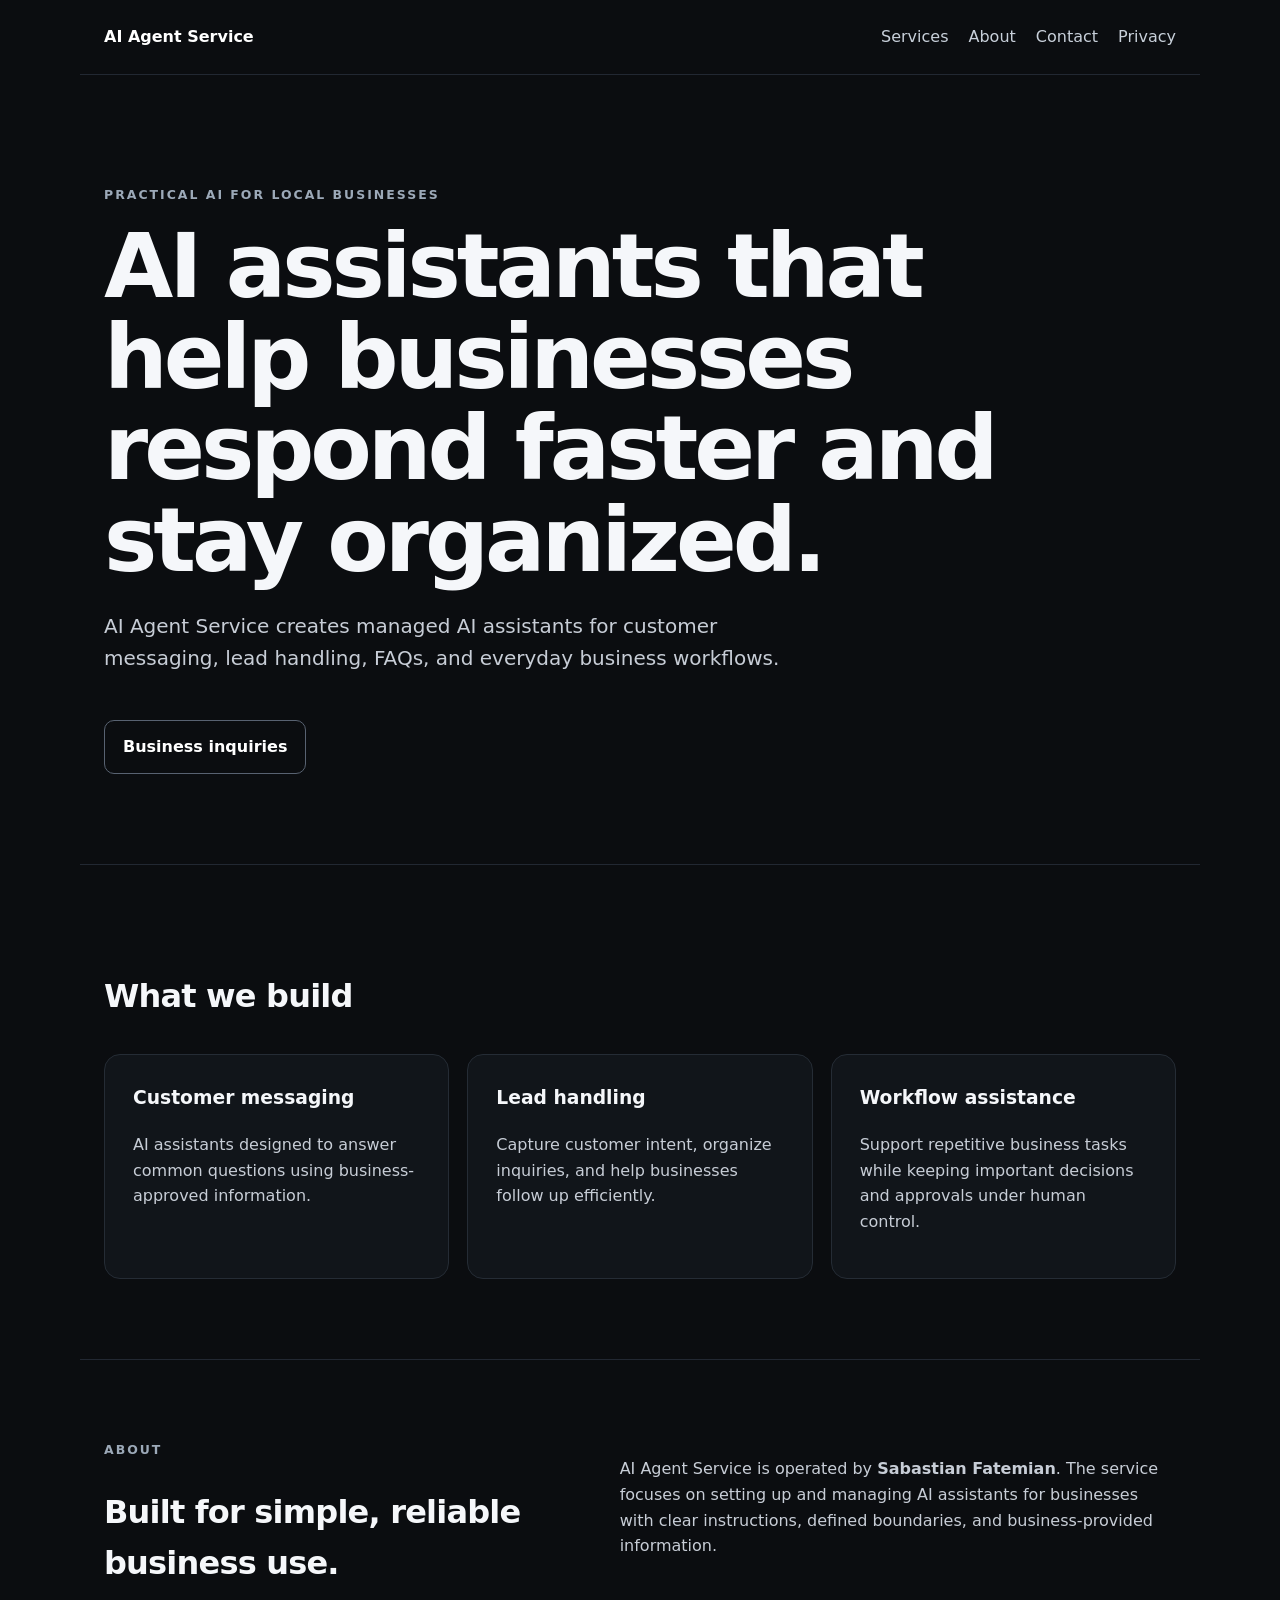
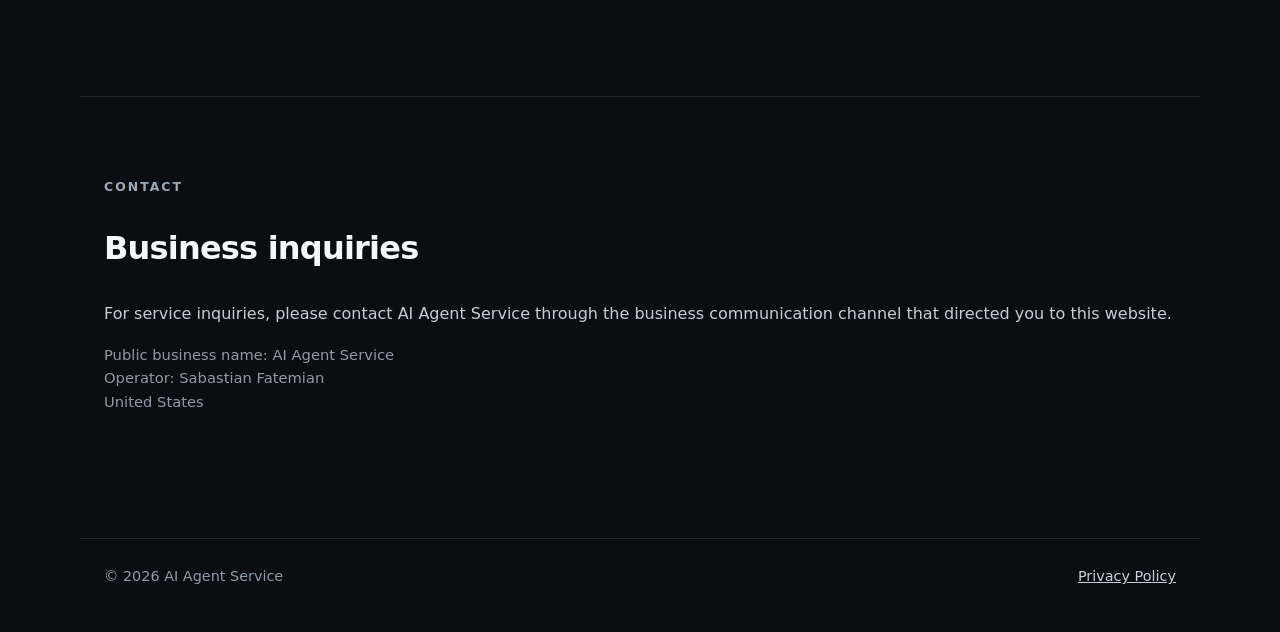
==== index.html @ 57fc05f8 "Add files via upload" ====
<!doctype html>
<html lang="en">
<head>
  <meta charset="utf-8">
  <meta name="viewport" content="width=device-width,initial-scale=1">
  <title>AI Agent Service | Business AI Assistants</title>
  <meta name="description" content="AI Agent Service builds practical AI assistants for customer messaging, lead handling, and business operations.">
  <link rel="stylesheet" href="styles.css">
</head>
<body>
  <header class="nav">
    <div class="brand">AI Agent Service</div>
    <nav>
      <a href="#services">Services</a>
      <a href="#about">About</a>
      <a href="#contact">Contact</a>
      <a href="privacy.html">Privacy</a>
    </nav>
  </header>

  <main>
    <section class="hero">
      <div class="eyebrow">Practical AI for local businesses</div>
      <h1>AI assistants that help businesses respond faster and stay organized.</h1>
      <p class="lead">
        AI Agent Service creates managed AI assistants for customer messaging,
        lead handling, FAQs, and everyday business workflows.
      </p>
      <a class="button" href="#contact">Business inquiries</a>
    </section>

    <section id="services" class="section">
      <h2>What we build</h2>
      <div class="grid">
        <article class="card">
          <h3>Customer messaging</h3>
          <p>AI assistants designed to answer common questions using business-approved information.</p>
        </article>
        <article class="card">
          <h3>Lead handling</h3>
          <p>Capture customer intent, organize inquiries, and help businesses follow up efficiently.</p>
        </article>
        <article class="card">
          <h3>Workflow assistance</h3>
          <p>Support repetitive business tasks while keeping important decisions and approvals under human control.</p>
        </article>
      </div>
    </section>

    <section id="about" class="section split">
      <div>
        <div class="eyebrow">About</div>
        <h2>Built for simple, reliable business use.</h2>
      </div>
      <div>
        <p>
          AI Agent Service is operated by <strong>Sabastian Fatemian</strong>.
          The service focuses on setting up and managing AI assistants for businesses
          with clear instructions, defined boundaries, and business-provided information.
        </p>
      </div>
    </section>

    <section id="contact" class="section contact">
      <div class="eyebrow">Contact</div>
      <h2>Business inquiries</h2>
      <p>
        For service inquiries, please contact AI Agent Service through the business
        communication channel that directed you to this website.
      </p>
      <p class="small">
        Public business name: AI Agent Service<br>
        Operator: Sabastian Fatemian<br>
        United States
      </p>
    </section>
  </main>

  <footer>
    <span>© 2026 AI Agent Service</span>
    <a href="privacy.html">Privacy Policy</a>
  </footer>
</body>
</html>
---- styles.css ----
*{box-sizing:border-box}html{scroll-behavior:smooth}body{margin:0;font-family:Inter,ui-sans-serif,system-ui,-apple-system,BlinkMacSystemFont,"Segoe UI",sans-serif;background:#0b0d10;color:#f5f7fa;line-height:1.6}.nav{max-width:1120px;margin:0 auto;padding:24px;display:flex;align-items:center;justify-content:space-between;border-bottom:1px solid #222832}.brand,.brand a{font-weight:800;color:#fff;text-decoration:none}.nav nav{display:flex;gap:20px;flex-wrap:wrap}.nav a{color:#c8d0da;text-decoration:none}.nav a:hover{color:#fff}.hero{max-width:1120px;margin:0 auto;padding:110px 24px 90px}.eyebrow{text-transform:uppercase;letter-spacing:.16em;font-size:.78rem;color:#9ca9b8;font-weight:700}.hero h1,.legal h1{font-size:clamp(2.8rem,7vw,5.8rem);line-height:1.02;letter-spacing:-.045em;max-width:980px;margin:16px 0 24px}.lead{font-size:1.25rem;max-width:720px;color:#c7cdd6}.button{display:inline-block;margin-top:26px;padding:13px 18px;border:1px solid #586271;border-radius:10px;color:#fff;text-decoration:none;font-weight:700}.button:hover{background:#151a20}.section{max-width:1120px;margin:0 auto;padding:80px 24px;border-top:1px solid #222832}.section h2,.legal h2{font-size:2rem;letter-spacing:-.025em}.grid{display:grid;grid-template-columns:repeat(3,1fr);gap:18px;margin-top:32px}.card{background:#11151a;border:1px solid #252c35;border-radius:16px;padding:28px}.card h3{margin-top:0}.card p,.split p,.contact p,.legal p{color:#c7cdd6}.split{display:grid;grid-template-columns:1fr 1.2fr;gap:52px}.contact{padding-bottom:110px}.small{font-size:.92rem;color:#8f9aa8!important}.legal{max-width:850px;margin:0 auto;padding:90px 24px}.legal h1{font-size:clamp(2.6rem,6vw,4.8rem)}.legal h2{margin-top:48px}footer{max-width:1120px;margin:0 auto;padding:26px 24px 44px;border-top:1px solid #222832;display:flex;justify-content:space-between;gap:18px;color:#8f9aa8;font-size:.9rem}footer a{color:#c8d0da}@media(max-width:760px){.nav{align-items:flex-start;gap:16px}.nav nav{gap:12px}.hero{padding-top:76px}.grid,.split{grid-template-columns:1fr}.section{padding-top:60px;padding-bottom:60px}}
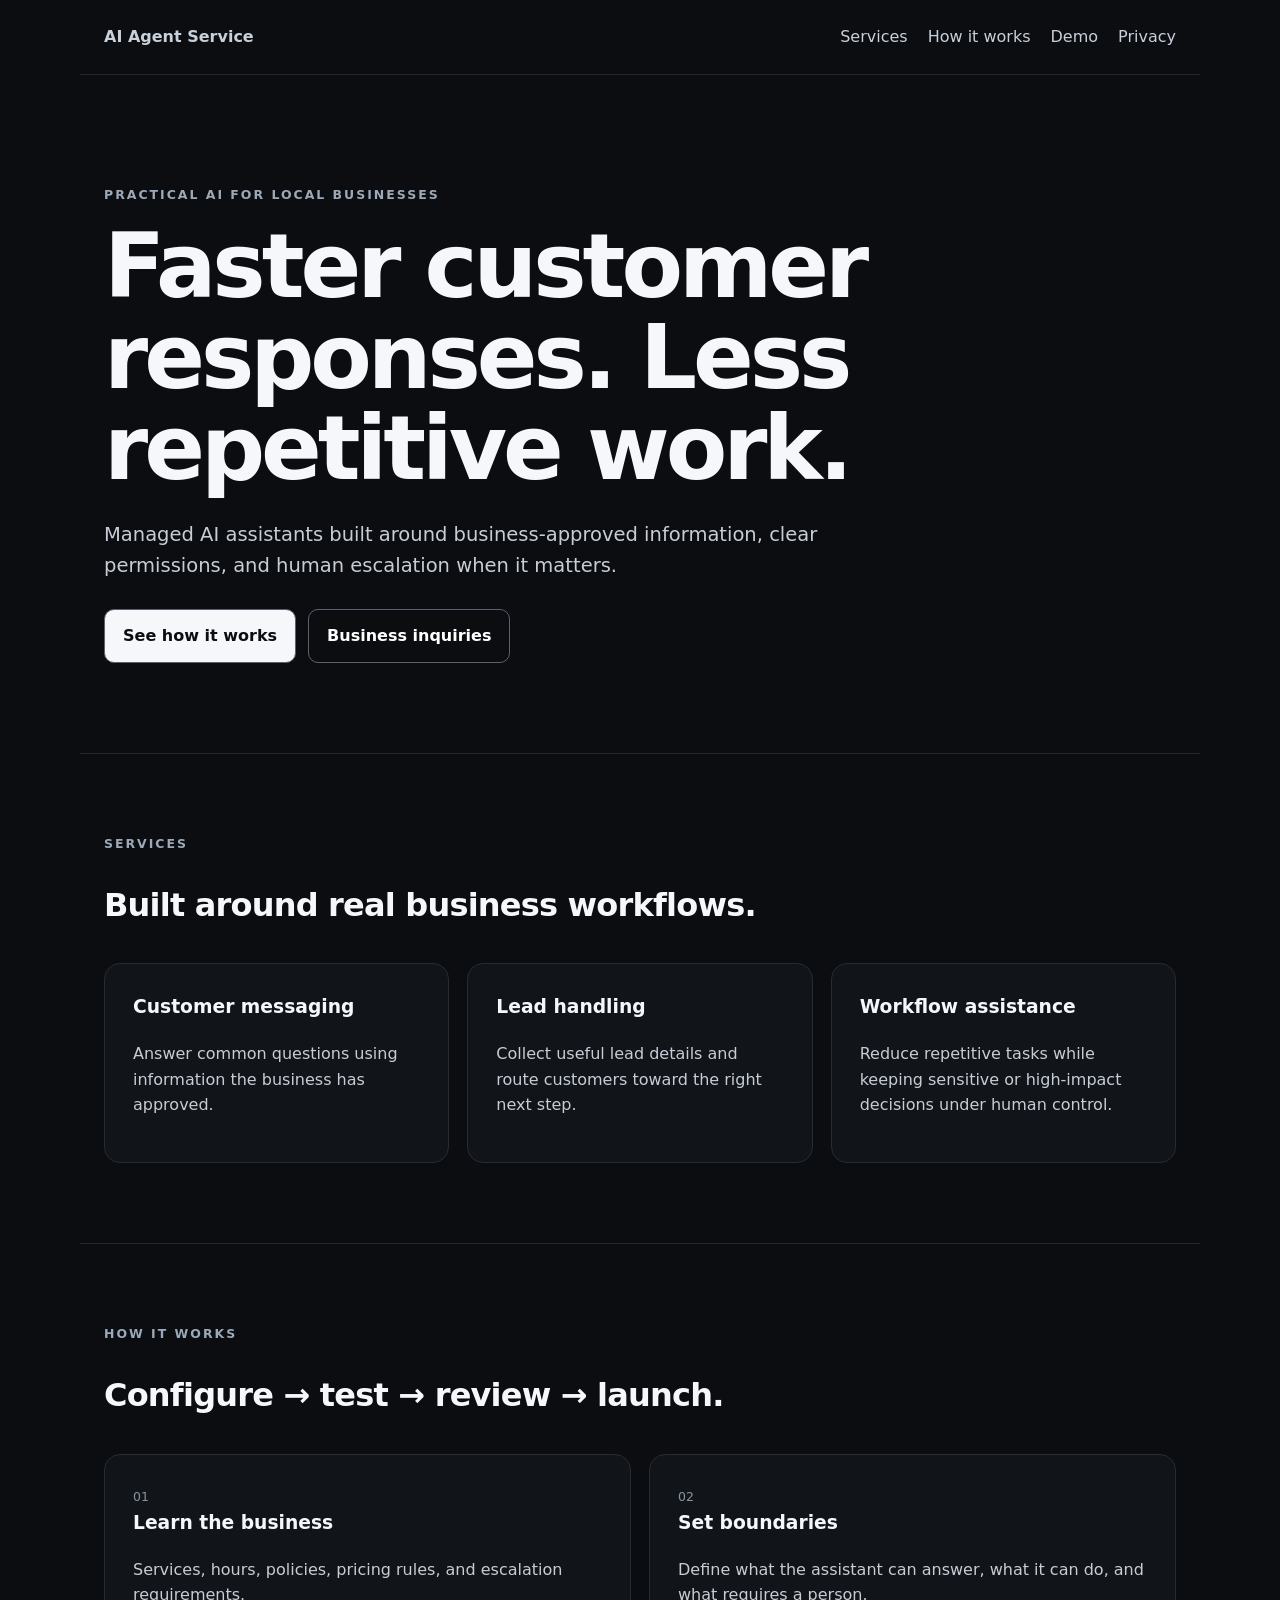
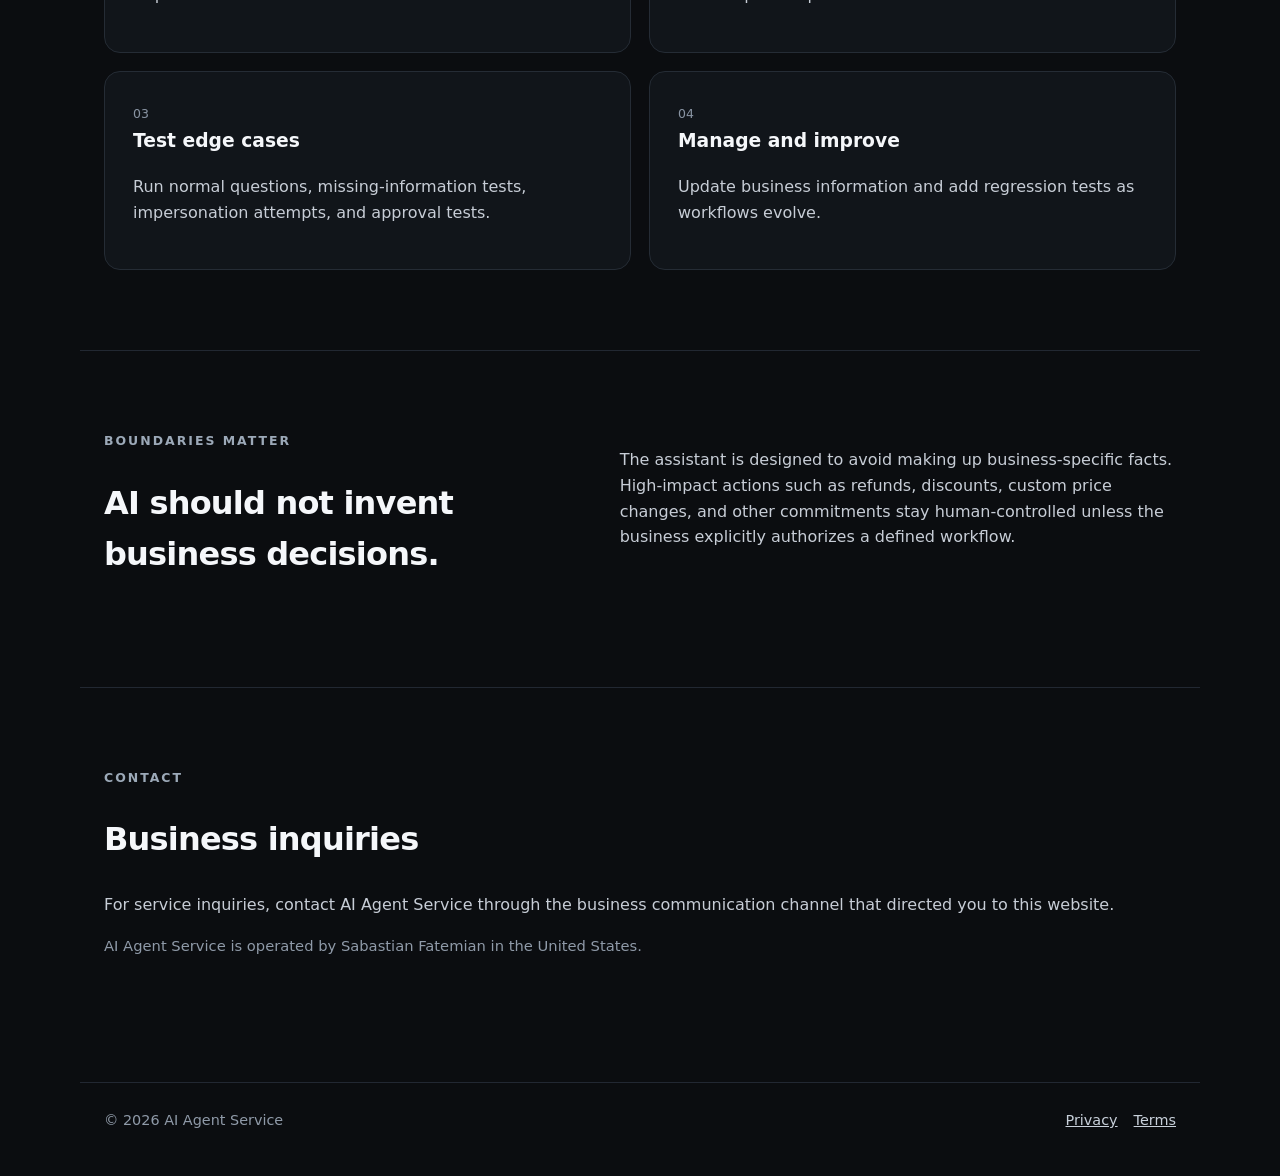
==== commit ec25c89d: "Add files via upload Upgrade website to v2" ====
--- a/index.html
+++ b/index.html
@@ -1,84 +1,53 @@
 <!doctype html>
 <html lang="en">
 <head>
-  <meta charset="utf-8">
-  <meta name="viewport" content="width=device-width,initial-scale=1">
-  <title>AI Agent Service | Business AI Assistants</title>
-  <meta name="description" content="AI Agent Service builds practical AI assistants for customer messaging, lead handling, and business operations.">
-  <link rel="stylesheet" href="styles.css">
+<meta charset="utf-8"><meta name="viewport" content="width=device-width,initial-scale=1">
+<title>AI Agent Service | Managed AI for Local Businesses</title>
+<meta name="description" content="Managed AI assistants for customer messaging, lead handling, FAQs, and everyday business workflows.">
+<link rel="stylesheet" href="styles.css">
 </head>
 <body>
-  <header class="nav">
-    <div class="brand">AI Agent Service</div>
-    <nav>
-      <a href="#services">Services</a>
-      <a href="#about">About</a>
-      <a href="#contact">Contact</a>
-      <a href="privacy.html">Privacy</a>
-    </nav>
-  </header>
+<header class="nav">
+  <a class="brand" href="index.html">AI Agent Service</a>
+  <nav><a href="#services">Services</a><a href="#how">How it works</a><a href="demo.html">Demo</a><a href="privacy.html">Privacy</a></nav>
+</header>
+<main>
+<section class="hero">
+  <div class="eyebrow">Practical AI for local businesses</div>
+  <h1>Faster customer responses. Less repetitive work.</h1>
+  <p class="lead">Managed AI assistants built around business-approved information, clear permissions, and human escalation when it matters.</p>
+  <div class="actions"><a class="button primary" href="demo.html">See how it works</a><a class="button" href="#contact">Business inquiries</a></div>
+</section>
 
-  <main>
-    <section class="hero">
-      <div class="eyebrow">Practical AI for local businesses</div>
-      <h1>AI assistants that help businesses respond faster and stay organized.</h1>
-      <p class="lead">
-        AI Agent Service creates managed AI assistants for customer messaging,
-        lead handling, FAQs, and everyday business workflows.
-      </p>
-      <a class="button" href="#contact">Business inquiries</a>
-    </section>
+<section id="services" class="section">
+  <div class="eyebrow">Services</div><h2>Built around real business workflows.</h2>
+  <div class="grid">
+    <article class="card"><h3>Customer messaging</h3><p>Answer common questions using information the business has approved.</p></article>
+    <article class="card"><h3>Lead handling</h3><p>Collect useful lead details and route customers toward the right next step.</p></article>
+    <article class="card"><h3>Workflow assistance</h3><p>Reduce repetitive tasks while keeping sensitive or high-impact decisions under human control.</p></article>
+  </div>
+</section>
 
-    <section id="services" class="section">
-      <h2>What we build</h2>
-      <div class="grid">
-        <article class="card">
-          <h3>Customer messaging</h3>
-          <p>AI assistants designed to answer common questions using business-approved information.</p>
-        </article>
-        <article class="card">
-          <h3>Lead handling</h3>
-          <p>Capture customer intent, organize inquiries, and help businesses follow up efficiently.</p>
-        </article>
-        <article class="card">
-          <h3>Workflow assistance</h3>
-          <p>Support repetitive business tasks while keeping important decisions and approvals under human control.</p>
-        </article>
-      </div>
-    </section>
+<section id="how" class="section">
+  <div class="eyebrow">How it works</div><h2>Configure → test → review → launch.</h2>
+  <div class="steps">
+    <div><span>01</span><h3>Learn the business</h3><p>Services, hours, policies, pricing rules, and escalation requirements.</p></div>
+    <div><span>02</span><h3>Set boundaries</h3><p>Define what the assistant can answer, what it can do, and what requires a person.</p></div>
+    <div><span>03</span><h3>Test edge cases</h3><p>Run normal questions, missing-information tests, impersonation attempts, and approval tests.</p></div>
+    <div><span>04</span><h3>Manage and improve</h3><p>Update business information and add regression tests as workflows evolve.</p></div>
+  </div>
+</section>
 
-    <section id="about" class="section split">
-      <div>
-        <div class="eyebrow">About</div>
-        <h2>Built for simple, reliable business use.</h2>
-      </div>
-      <div>
-        <p>
-          AI Agent Service is operated by <strong>Sabastian Fatemian</strong>.
-          The service focuses on setting up and managing AI assistants for businesses
-          with clear instructions, defined boundaries, and business-provided information.
-        </p>
-      </div>
-    </section>
+<section class="section split">
+  <div><div class="eyebrow">Boundaries matter</div><h2>AI should not invent business decisions.</h2></div>
+  <div><p>The assistant is designed to avoid making up business-specific facts. High-impact actions such as refunds, discounts, custom price changes, and other commitments stay human-controlled unless the business explicitly authorizes a defined workflow.</p></div>
+</section>
 
-    <section id="contact" class="section contact">
-      <div class="eyebrow">Contact</div>
-      <h2>Business inquiries</h2>
-      <p>
-        For service inquiries, please contact AI Agent Service through the business
-        communication channel that directed you to this website.
-      </p>
-      <p class="small">
-        Public business name: AI Agent Service<br>
-        Operator: Sabastian Fatemian<br>
-        United States
-      </p>
-    </section>
-  </main>
-
-  <footer>
-    <span>© 2026 AI Agent Service</span>
-    <a href="privacy.html">Privacy Policy</a>
-  </footer>
-</body>
-</html>
+<section id="contact" class="section contact">
+  <div class="eyebrow">Contact</div><h2>Business inquiries</h2>
+  <p>For service inquiries, contact AI Agent Service through the business communication channel that directed you to this website.</p>
+  <p class="small">AI Agent Service is operated by Sabastian Fatemian in the United States.</p>
+</section>
+</main>
+<footer><span>© 2026 AI Agent Service</span><div><a href="privacy.html">Privacy</a><a href="terms.html">Terms</a></div></footer>
+</body></html>
--- a/styles.css
+++ b/styles.css
@@ -1 +1 @@
-*{box-sizing:border-box}html{scroll-behavior:smooth}body{margin:0;font-family:Inter,ui-sans-serif,system-ui,-apple-system,BlinkMacSystemFont,"Segoe UI",sans-serif;background:#0b0d10;color:#f5f7fa;line-height:1.6}.nav{max-width:1120px;margin:0 auto;padding:24px;display:flex;align-items:center;justify-content:space-between;border-bottom:1px solid #222832}.brand,.brand a{font-weight:800;color:#fff;text-decoration:none}.nav nav{display:flex;gap:20px;flex-wrap:wrap}.nav a{color:#c8d0da;text-decoration:none}.nav a:hover{color:#fff}.hero{max-width:1120px;margin:0 auto;padding:110px 24px 90px}.eyebrow{text-transform:uppercase;letter-spacing:.16em;font-size:.78rem;color:#9ca9b8;font-weight:700}.hero h1,.legal h1{font-size:clamp(2.8rem,7vw,5.8rem);line-height:1.02;letter-spacing:-.045em;max-width:980px;margin:16px 0 24px}.lead{font-size:1.25rem;max-width:720px;color:#c7cdd6}.button{display:inline-block;margin-top:26px;padding:13px 18px;border:1px solid #586271;border-radius:10px;color:#fff;text-decoration:none;font-weight:700}.button:hover{background:#151a20}.section{max-width:1120px;margin:0 auto;padding:80px 24px;border-top:1px solid #222832}.section h2,.legal h2{font-size:2rem;letter-spacing:-.025em}.grid{display:grid;grid-template-columns:repeat(3,1fr);gap:18px;margin-top:32px}.card{background:#11151a;border:1px solid #252c35;border-radius:16px;padding:28px}.card h3{margin-top:0}.card p,.split p,.contact p,.legal p{color:#c7cdd6}.split{display:grid;grid-template-columns:1fr 1.2fr;gap:52px}.contact{padding-bottom:110px}.small{font-size:.92rem;color:#8f9aa8!important}.legal{max-width:850px;margin:0 auto;padding:90px 24px}.legal h1{font-size:clamp(2.6rem,6vw,4.8rem)}.legal h2{margin-top:48px}footer{max-width:1120px;margin:0 auto;padding:26px 24px 44px;border-top:1px solid #222832;display:flex;justify-content:space-between;gap:18px;color:#8f9aa8;font-size:.9rem}footer a{color:#c8d0da}@media(max-width:760px){.nav{align-items:flex-start;gap:16px}.nav nav{gap:12px}.hero{padding-top:76px}.grid,.split{grid-template-columns:1fr}.section{padding-top:60px;padding-bottom:60px}}+*{box-sizing:border-box}html{scroll-behavior:smooth}body{margin:0;font-family:Inter,ui-sans-serif,system-ui,-apple-system,BlinkMacSystemFont,"Segoe UI",sans-serif;background:#0b0d10;color:#f5f7fa;line-height:1.6}.nav{max-width:1120px;margin:0 auto;padding:24px;display:flex;align-items:center;justify-content:space-between;border-bottom:1px solid #222832;gap:20px}.brand{font-weight:800;color:#fff;text-decoration:none}.nav nav{display:flex;gap:20px;flex-wrap:wrap}.nav a{color:#c8d0da;text-decoration:none}.nav a:hover{color:#fff}.hero{max-width:1120px;margin:0 auto;padding:110px 24px 90px}.eyebrow{text-transform:uppercase;letter-spacing:.16em;font-size:.78rem;color:#9ca9b8;font-weight:700}.hero h1,.legal h1{font-size:clamp(2.8rem,7vw,5.7rem);line-height:1.02;letter-spacing:-.045em;max-width:980px;margin:16px 0 24px}.lead{font-size:1.22rem;max-width:760px;color:#c7cdd6}.actions{display:flex;gap:12px;flex-wrap:wrap;margin-top:28px}.button{display:inline-block;padding:13px 18px;border:1px solid #586271;border-radius:10px;color:#fff;text-decoration:none;font-weight:700}.button.primary{background:#f5f7fa;color:#0b0d10}.section{max-width:1120px;margin:0 auto;padding:80px 24px;border-top:1px solid #222832}.section h2,.legal h2{font-size:2rem;letter-spacing:-.025em}.grid{display:grid;grid-template-columns:repeat(3,1fr);gap:18px;margin-top:32px}.card,.steps>div,.msg{background:#11151a;border:1px solid #252c35;border-radius:16px;padding:28px}.card h3,.steps h3{margin-top:0}.card p,.split p,.contact p,.legal p,.steps p{color:#c7cdd6}.steps{display:grid;grid-template-columns:repeat(2,1fr);gap:18px;margin-top:32px}.steps span{font-size:.78rem;color:#8994a3}.split{display:grid;grid-template-columns:1fr 1.2fr;gap:52px}.contact{padding-bottom:110px}.small{font-size:.92rem;color:#8f9aa8!important}.legal{max-width:900px;margin:0 auto;padding:90px 24px}.legal h1{font-size:clamp(2.6rem,6vw,4.8rem)}.legal h2{margin-top:48px}.chat{display:grid;gap:14px;margin-top:38px}.msg{max-width:760px}.customer{margin-left:auto;background:#161b22}.assistant{margin-right:auto}.msg b{color:#fff}footer{max-width:1120px;margin:0 auto;padding:26px 24px 44px;border-top:1px solid #222832;display:flex;justify-content:space-between;gap:18px;color:#8f9aa8;font-size:.9rem}footer div{display:flex;gap:16px}footer a{color:#c8d0da}@media(max-width:760px){.nav{align-items:flex-start}.nav nav{gap:12px}.hero{padding-top:76px}.grid,.split,.steps{grid-template-columns:1fr}.section{padding-top:60px;padding-bottom:60px}}
